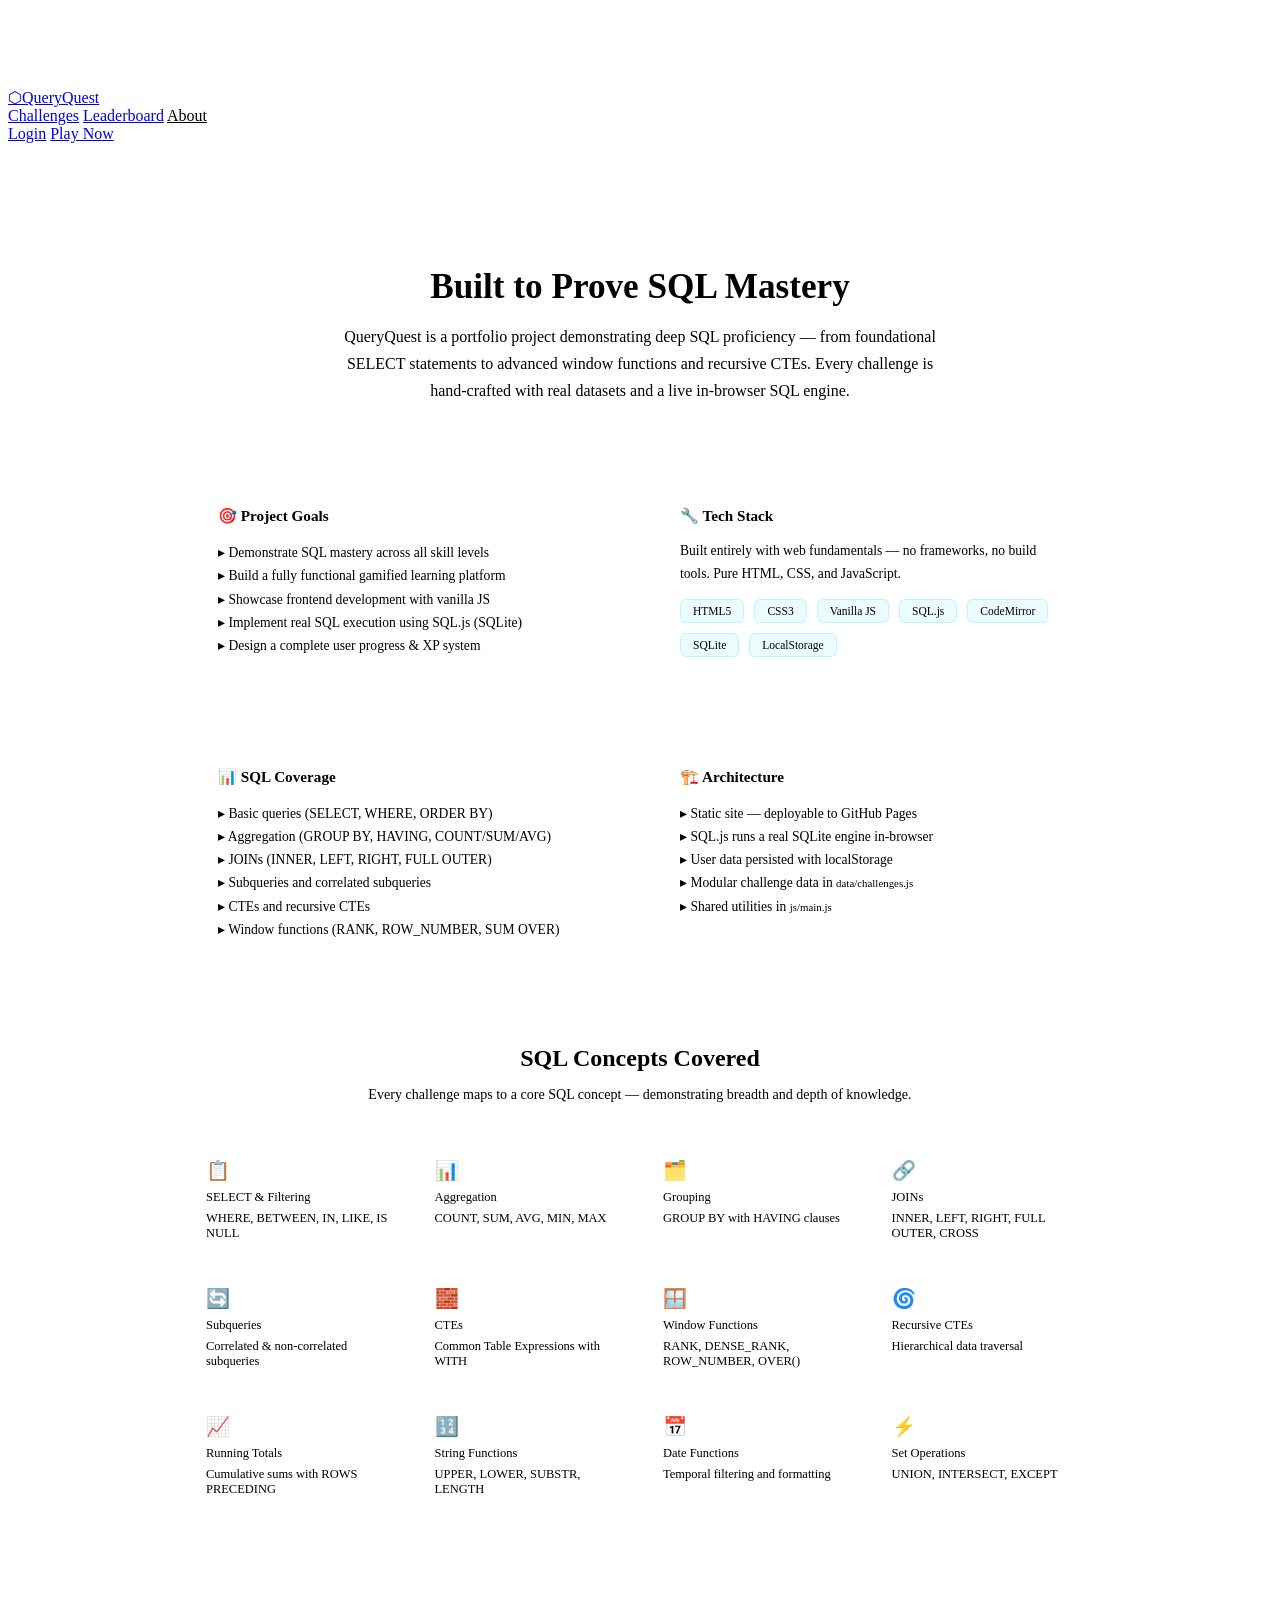
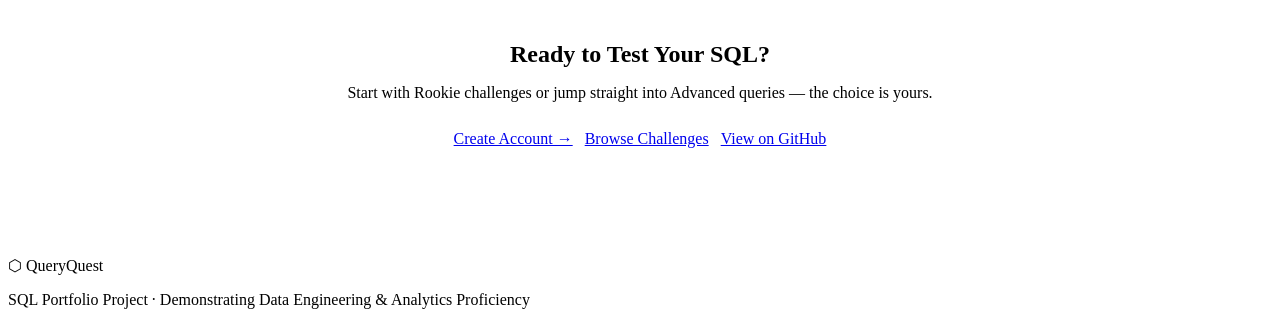
==== pages/about.html @ a2c54a47 "Add files via upload" ====
<!DOCTYPE html>
<html lang="en">
<head>
  <meta charset="UTF-8"/>
  <meta name="viewport" content="width=device-width, initial-scale=1.0"/>
  <title>About — QueryQuest</title>
  <link rel="stylesheet" href="../css/main.css"/>
  <link href="https://fonts.googleapis.com/css2?family=Share+Tech+Mono&family=Orbitron:wght@400;700;900&family=Exo+2:wght@300;400;600&display=swap" rel="stylesheet">
  <style>
    body { padding-top: 80px; }
    .page-layout { max-width: 900px; margin: 0 auto; padding: 60px 24px; position: relative; z-index: 1; }
    .about-hero { text-align: center; padding: 40px 0 60px; }
    .about-hero h1 { font-size: 2.2rem; margin-bottom: 16px; }
    .about-hero p { color: var(--text-muted); font-size: 1rem; max-width: 600px; margin: 0 auto; line-height: 1.7; }
    .about-grid { display: grid; grid-template-columns: 1fr 1fr; gap: 24px; margin-bottom: 60px; }
    @media (max-width: 600px) { .about-grid { grid-template-columns: 1fr; } }
    .about-card { background: var(--bg-card); border: 1px solid var(--border); border-radius: 12px; padding: 28px; }
    .about-card h3 { font-size: 0.95rem; margin-bottom: 10px; color: var(--accent); }
    .about-card p, .about-card li { font-size: 0.85rem; color: var(--text-muted); line-height: 1.7; }
    .about-card ul { list-style: none; padding: 0; }
    .about-card li::before { content: '▸ '; color: var(--accent); }
    .tech-stack { display: flex; flex-wrap: wrap; gap: 10px; margin-top: 10px; }
    .tech-tag { font-family: var(--font-mono); font-size: 0.72rem; padding: 5px 12px; background: rgba(0,212,255,0.08); border: 1px solid rgba(0,212,255,0.2); color: var(--accent); border-radius: 6px; }
    .sql-showcase { margin: 60px 0; }
    .sql-showcase h2 { text-align: center; font-size: 1.5rem; margin-bottom: 8px; }
    .sql-showcase-sub { text-align: center; color: var(--text-muted); font-size: 0.88rem; margin-bottom: 40px; }
    .concept-grid { display: grid; grid-template-columns: repeat(auto-fill, minmax(200px, 1fr)); gap: 14px; }
    .concept-card { background: var(--bg-card); border: 1px solid var(--border); border-radius: 10px; padding: 16px; }
    .concept-icon { font-size: 1.2rem; margin-bottom: 8px; }
    .concept-name { font-family: var(--font-display); font-size: 0.78rem; color: var(--accent); margin-bottom: 6px; }
    .concept-desc { font-size: 0.78rem; color: var(--text-muted); }
    .cta-section { background: var(--bg-card); border: 1px solid var(--border); border-radius: 16px; padding: 48px; text-align: center; margin-top: 60px; }
    .cta-section h2 { font-size: 1.5rem; margin-bottom: 12px; }
    .cta-section p { color: var(--text-muted); margin-bottom: 28px; }
    .cta-btns { display: flex; gap: 12px; justify-content: center; flex-wrap: wrap; }
  </style>
</head>
<body>
  <div class="bg-grid"></div>
  <div class="scanline"></div>

  <nav class="navbar">
    <a href="../index.html" class="nav-logo"><span>⬡</span><span class="logo-text">QueryQuest</span></a>
    <div class="nav-links">
      <a href="challenges.html">Challenges</a>
      <a href="leaderboard.html">Leaderboard</a>
      <a href="about.html" style="color:var(--accent)">About</a>
    </div>
    <div class="nav-auth">
      <a href="login.html" class="btn-ghost">Login</a>
      <a href="register.html" class="btn-primary">Play Now</a>
    </div>
  </nav>

  <div class="page-layout">
    <div class="about-hero">
      <h1>Built to <span class="accent">Prove</span> SQL Mastery</h1>
      <p>
        QueryQuest is a portfolio project demonstrating deep SQL proficiency — from foundational
        SELECT statements to advanced window functions and recursive CTEs. Every challenge is
        hand-crafted with real datasets and a live in-browser SQL engine.
      </p>
    </div>

    <div class="about-grid">
      <div class="about-card">
        <h3>🎯 Project Goals</h3>
        <ul>
          <li>Demonstrate SQL mastery across all skill levels</li>
          <li>Build a fully functional gamified learning platform</li>
          <li>Showcase frontend development with vanilla JS</li>
          <li>Implement real SQL execution using SQL.js (SQLite)</li>
          <li>Design a complete user progress & XP system</li>
        </ul>
      </div>
      <div class="about-card">
        <h3>🔧 Tech Stack</h3>
        <p>Built entirely with web fundamentals — no frameworks, no build tools. Pure HTML, CSS, and JavaScript.</p>
        <div class="tech-stack">
          <span class="tech-tag">HTML5</span>
          <span class="tech-tag">CSS3</span>
          <span class="tech-tag">Vanilla JS</span>
          <span class="tech-tag">SQL.js</span>
          <span class="tech-tag">CodeMirror</span>
          <span class="tech-tag">SQLite</span>
          <span class="tech-tag">LocalStorage</span>
        </div>
      </div>
      <div class="about-card">
        <h3>📊 SQL Coverage</h3>
        <ul>
          <li>Basic queries (SELECT, WHERE, ORDER BY)</li>
          <li>Aggregation (GROUP BY, HAVING, COUNT/SUM/AVG)</li>
          <li>JOINs (INNER, LEFT, RIGHT, FULL OUTER)</li>
          <li>Subqueries and correlated subqueries</li>
          <li>CTEs and recursive CTEs</li>
          <li>Window functions (RANK, ROW_NUMBER, SUM OVER)</li>
        </ul>
      </div>
      <div class="about-card">
        <h3>🏗️ Architecture</h3>
        <ul>
          <li>Static site — deployable to GitHub Pages</li>
          <li>SQL.js runs a real SQLite engine in-browser</li>
          <li>User data persisted with localStorage</li>
          <li>Modular challenge data in <code style="font-family:var(--font-mono);font-size:0.8em;color:var(--accent)">data/challenges.js</code></li>
          <li>Shared utilities in <code style="font-family:var(--font-mono);font-size:0.8em;color:var(--accent)">js/main.js</code></li>
        </ul>
      </div>
    </div>

    <!-- SQL Concepts Showcase -->
    <div class="sql-showcase">
      <h2>SQL Concepts Covered</h2>
      <p class="sql-showcase-sub">Every challenge maps to a core SQL concept — demonstrating breadth and depth of knowledge.</p>
      <div class="concept-grid">
        <div class="concept-card"><div class="concept-icon">📋</div><div class="concept-name">SELECT & Filtering</div><div class="concept-desc">WHERE, BETWEEN, IN, LIKE, IS NULL</div></div>
        <div class="concept-card"><div class="concept-icon">📊</div><div class="concept-name">Aggregation</div><div class="concept-desc">COUNT, SUM, AVG, MIN, MAX</div></div>
        <div class="concept-card"><div class="concept-icon">🗂️</div><div class="concept-name">Grouping</div><div class="concept-desc">GROUP BY with HAVING clauses</div></div>
        <div class="concept-card"><div class="concept-icon">🔗</div><div class="concept-name">JOINs</div><div class="concept-desc">INNER, LEFT, RIGHT, FULL OUTER, CROSS</div></div>
        <div class="concept-card"><div class="concept-icon">🔄</div><div class="concept-name">Subqueries</div><div class="concept-desc">Correlated & non-correlated subqueries</div></div>
        <div class="concept-card"><div class="concept-icon">🧱</div><div class="concept-name">CTEs</div><div class="concept-desc">Common Table Expressions with WITH</div></div>
        <div class="concept-card"><div class="concept-icon">🪟</div><div class="concept-name">Window Functions</div><div class="concept-desc">RANK, DENSE_RANK, ROW_NUMBER, OVER()</div></div>
        <div class="concept-card"><div class="concept-icon">🌀</div><div class="concept-name">Recursive CTEs</div><div class="concept-desc">Hierarchical data traversal</div></div>
        <div class="concept-card"><div class="concept-icon">📈</div><div class="concept-name">Running Totals</div><div class="concept-desc">Cumulative sums with ROWS PRECEDING</div></div>
        <div class="concept-card"><div class="concept-icon">🔢</div><div class="concept-name">String Functions</div><div class="concept-desc">UPPER, LOWER, SUBSTR, LENGTH</div></div>
        <div class="concept-card"><div class="concept-icon">📅</div><div class="concept-name">Date Functions</div><div class="concept-desc">Temporal filtering and formatting</div></div>
        <div class="concept-card"><div class="concept-icon">⚡</div><div class="concept-name">Set Operations</div><div class="concept-desc">UNION, INTERSECT, EXCEPT</div></div>
      </div>
    </div>

    <div class="cta-section">
      <h2>Ready to Test Your SQL?</h2>
      <p>Start with Rookie challenges or jump straight into Advanced queries — the choice is yours.</p>
      <div class="cta-btns">
        <a href="register.html" class="btn-primary">Create Account →</a>
        <a href="challenges.html" class="btn-ghost">Browse Challenges</a>
        <a href="https://github.com" target="_blank" class="btn-ghost">View on GitHub</a>
      </div>
    </div>
  </div>

  <footer class="footer">
    <div class="footer-logo">⬡ QueryQuest</div>
    <p class="footer-sub">SQL Portfolio Project · Demonstrating Data Engineering & Analytics Proficiency</p>
  </footer>
</body>
</html>
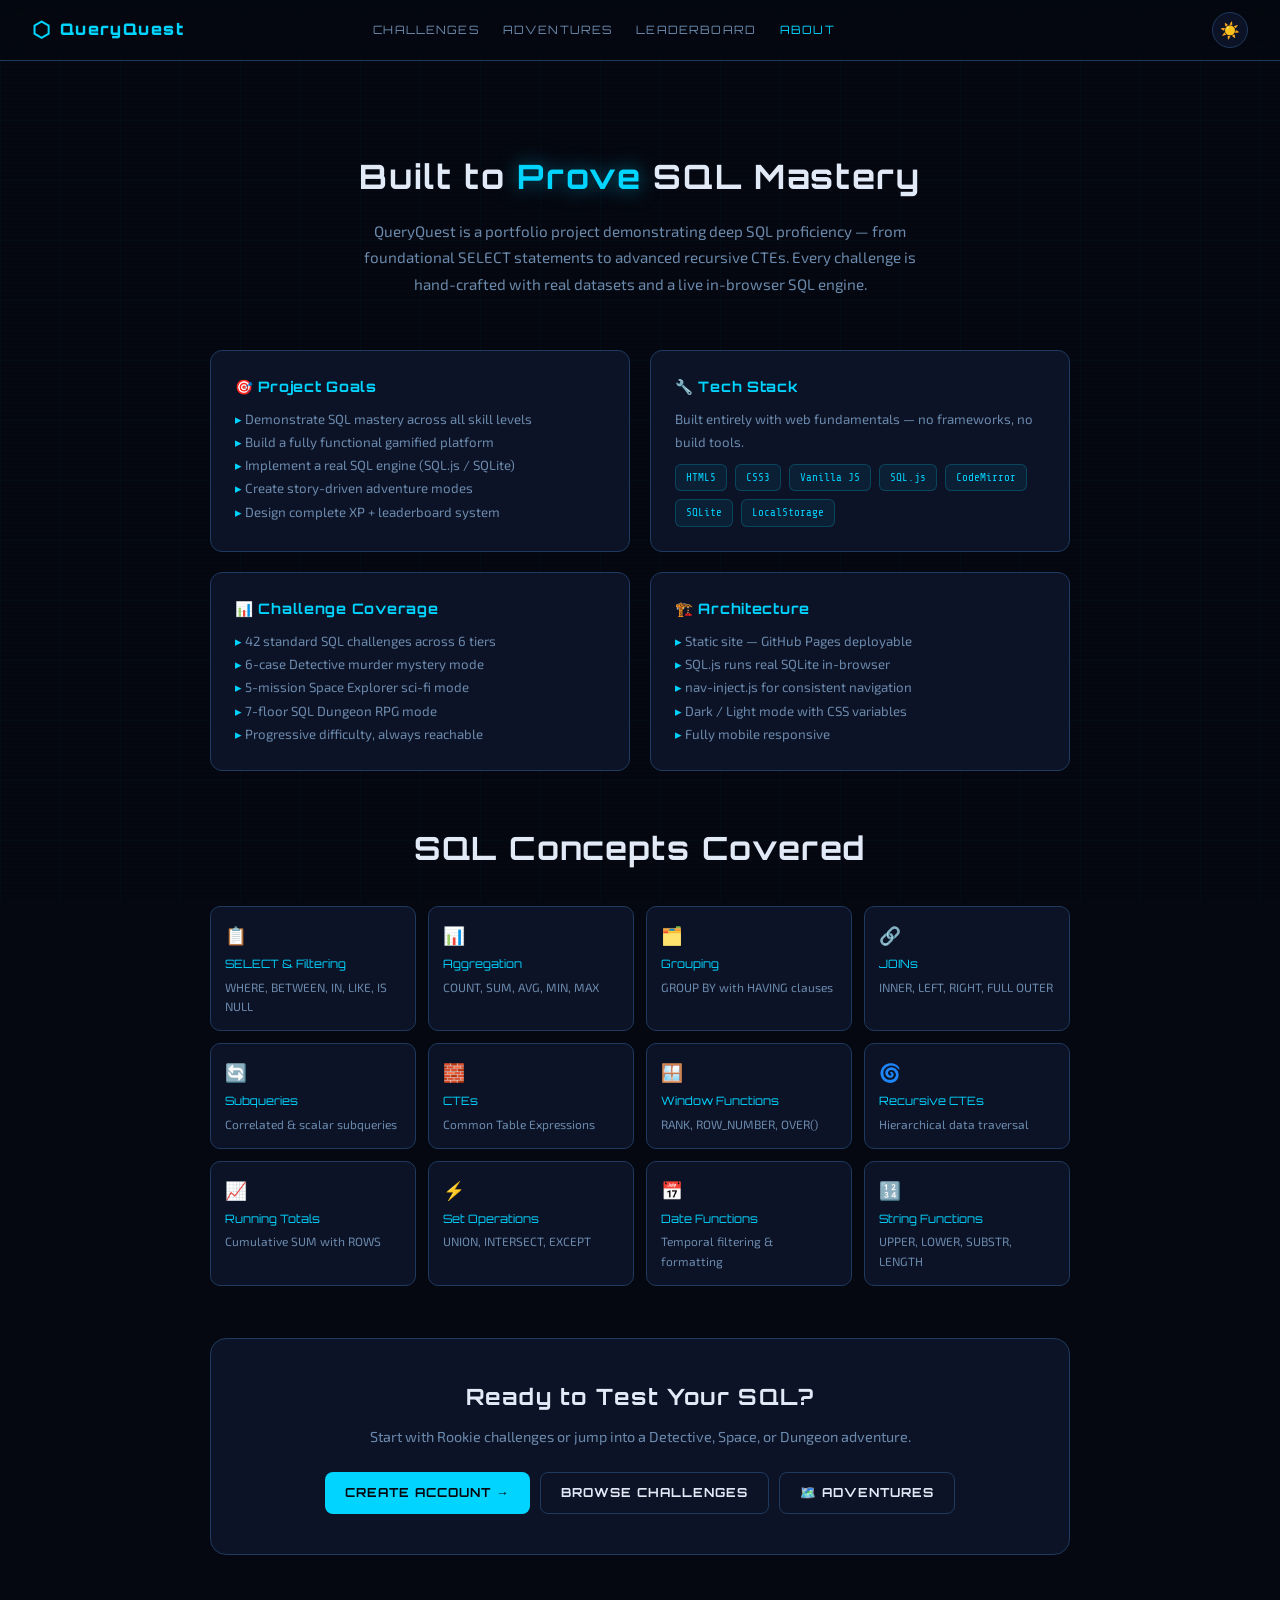
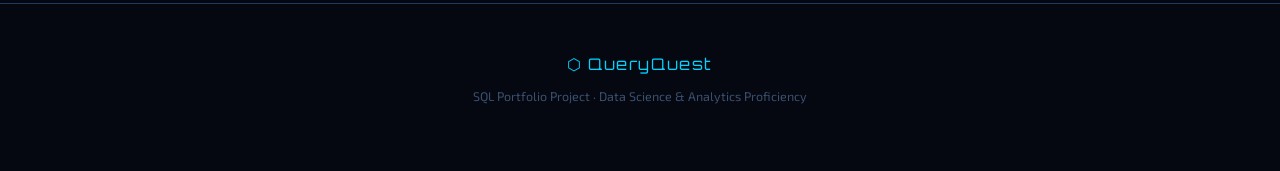
==== commit 2adfd3a0: "Revise About page layout and content Updated layout and styles for the About page, including adjustm" ====
--- a/pages/about.html
+++ b/pages/about.html
@@ -7,142 +7,118 @@
   <link rel="stylesheet" href="../css/main.css"/>
   <link href="https://fonts.googleapis.com/css2?family=Share+Tech+Mono&family=Orbitron:wght@400;700;900&family=Exo+2:wght@300;400;600&display=swap" rel="stylesheet">
   <style>
-    body { padding-top: 80px; }
-    .page-layout { max-width: 900px; margin: 0 auto; padding: 60px 24px; position: relative; z-index: 1; }
-    .about-hero { text-align: center; padding: 40px 0 60px; }
-    .about-hero h1 { font-size: 2.2rem; margin-bottom: 16px; }
-    .about-hero p { color: var(--text-muted); font-size: 1rem; max-width: 600px; margin: 0 auto; line-height: 1.7; }
-    .about-grid { display: grid; grid-template-columns: 1fr 1fr; gap: 24px; margin-bottom: 60px; }
-    @media (max-width: 600px) { .about-grid { grid-template-columns: 1fr; } }
-    .about-card { background: var(--bg-card); border: 1px solid var(--border); border-radius: 12px; padding: 28px; }
-    .about-card h3 { font-size: 0.95rem; margin-bottom: 10px; color: var(--accent); }
-    .about-card p, .about-card li { font-size: 0.85rem; color: var(--text-muted); line-height: 1.7; }
+    body { padding-top: 70px; }
+    .page-wrap { max-width: 900px; margin: 0 auto; padding: 48px 20px; position: relative; z-index: 1; }
+    .about-hero { text-align: center; padding: 32px 0 52px; }
+    .about-hero h1 { font-size: clamp(1.4rem,4vw,2.1rem); margin-bottom: 14px; }
+    .about-hero p { color: var(--text-muted); font-size: 0.95rem; max-width: 580px; margin: 0 auto; line-height: 1.75; }
+    .about-grid { display: grid; grid-template-columns: 1fr 1fr; gap: 20px; margin-bottom: 52px; }
+    .about-card { background: var(--bg-card); border: 1px solid var(--border); border-radius: 12px; padding: 24px; }
+    .about-card h3 { font-size: 0.9rem; margin-bottom: 10px; color: var(--accent); }
+    .about-card p, .about-card li { font-size: 0.83rem; color: var(--text-muted); line-height: 1.75; }
     .about-card ul { list-style: none; padding: 0; }
     .about-card li::before { content: '▸ '; color: var(--accent); }
-    .tech-stack { display: flex; flex-wrap: wrap; gap: 10px; margin-top: 10px; }
-    .tech-tag { font-family: var(--font-mono); font-size: 0.72rem; padding: 5px 12px; background: rgba(0,212,255,0.08); border: 1px solid rgba(0,212,255,0.2); color: var(--accent); border-radius: 6px; }
-    .sql-showcase { margin: 60px 0; }
-    .sql-showcase h2 { text-align: center; font-size: 1.5rem; margin-bottom: 8px; }
-    .sql-showcase-sub { text-align: center; color: var(--text-muted); font-size: 0.88rem; margin-bottom: 40px; }
-    .concept-grid { display: grid; grid-template-columns: repeat(auto-fill, minmax(200px, 1fr)); gap: 14px; }
-    .concept-card { background: var(--bg-card); border: 1px solid var(--border); border-radius: 10px; padding: 16px; }
-    .concept-icon { font-size: 1.2rem; margin-bottom: 8px; }
-    .concept-name { font-family: var(--font-display); font-size: 0.78rem; color: var(--accent); margin-bottom: 6px; }
-    .concept-desc { font-size: 0.78rem; color: var(--text-muted); }
-    .cta-section { background: var(--bg-card); border: 1px solid var(--border); border-radius: 16px; padding: 48px; text-align: center; margin-top: 60px; }
-    .cta-section h2 { font-size: 1.5rem; margin-bottom: 12px; }
-    .cta-section p { color: var(--text-muted); margin-bottom: 28px; }
-    .cta-btns { display: flex; gap: 12px; justify-content: center; flex-wrap: wrap; }
+    .tech-stack { display: flex; flex-wrap: wrap; gap: 8px; margin-top: 10px; }
+    .tech-tag { font-family: var(--font-mono); font-size: 0.68rem; padding: 4px 10px; background: rgba(0,212,255,0.07); border: 1px solid rgba(0,212,255,0.2); color: var(--accent); border-radius: 6px; }
+    .concept-grid { display: grid; grid-template-columns: repeat(auto-fill,minmax(190px,1fr)); gap: 12px; }
+    .concept-card { background: var(--bg-card); border: 1px solid var(--border); border-radius: 10px; padding: 14px; }
+    .concept-icon { font-size: 1.1rem; margin-bottom: 6px; }
+    .concept-name { font-family: var(--font-display); font-size: 0.72rem; color: var(--accent); margin-bottom: 4px; }
+    .concept-desc { font-size: 0.75rem; color: var(--text-muted); }
+    .cta-box { background: var(--bg-card); border: 1px solid var(--border); border-radius: 16px; padding: 40px; text-align: center; margin-top: 52px; }
+    .cta-box h2 { font-size: 1.4rem; margin-bottom: 10px; }
+    .cta-box p { color: var(--text-muted); margin-bottom: 24px; font-size: 0.9rem; }
+    .cta-btns { display: flex; gap: 10px; justify-content: center; flex-wrap: wrap; }
+    @media(max-width:640px){ .about-grid { grid-template-columns: 1fr; } .cta-box { padding: 28px 18px; } }
   </style>
 </head>
 <body>
-  <div class="bg-grid"></div>
-  <div class="scanline"></div>
+<div class="bg-grid"></div>
+<div class="scanline"></div>
+<nav class="navbar"></nav>
+<div class="nav-mobile-menu" id="navMobileMenu"></div>
 
-  <nav class="navbar">
-    <a href="../index.html" class="nav-logo"><span>⬡</span><span class="logo-text">QueryQuest</span></a>
-    <div class="nav-links">
-      <a href="challenges.html">Challenges</a>
-      <a href="leaderboard.html">Leaderboard</a>
-      <a href="about.html" style="color:var(--accent)">About</a>
+<div class="page-wrap">
+  <div class="about-hero">
+    <h1>Built to <span class="accent">Prove</span> SQL Mastery</h1>
+    <p>QueryQuest is a portfolio project demonstrating deep SQL proficiency — from foundational SELECT statements to advanced recursive CTEs. Every challenge is hand-crafted with real datasets and a live in-browser SQL engine.</p>
+  </div>
+
+  <div class="about-grid">
+    <div class="about-card">
+      <h3>🎯 Project Goals</h3>
+      <ul>
+        <li>Demonstrate SQL mastery across all skill levels</li>
+        <li>Build a fully functional gamified platform</li>
+        <li>Implement a real SQL engine (SQL.js / SQLite)</li>
+        <li>Create story-driven adventure modes</li>
+        <li>Design complete XP + leaderboard system</li>
+      </ul>
     </div>
-    <div class="nav-auth">
-      <a href="login.html" class="btn-ghost">Login</a>
-      <a href="register.html" class="btn-primary">Play Now</a>
-    </div>
-  </nav>
-
-  <div class="page-layout">
-    <div class="about-hero">
-      <h1>Built to <span class="accent">Prove</span> SQL Mastery</h1>
-      <p>
-        QueryQuest is a portfolio project demonstrating deep SQL proficiency — from foundational
-        SELECT statements to advanced window functions and recursive CTEs. Every challenge is
-        hand-crafted with real datasets and a live in-browser SQL engine.
-      </p>
-    </div>
-
-    <div class="about-grid">
-      <div class="about-card">
-        <h3>🎯 Project Goals</h3>
-        <ul>
-          <li>Demonstrate SQL mastery across all skill levels</li>
-          <li>Build a fully functional gamified learning platform</li>
-          <li>Showcase frontend development with vanilla JS</li>
-          <li>Implement real SQL execution using SQL.js (SQLite)</li>
-          <li>Design a complete user progress & XP system</li>
-        </ul>
-      </div>
-      <div class="about-card">
-        <h3>🔧 Tech Stack</h3>
-        <p>Built entirely with web fundamentals — no frameworks, no build tools. Pure HTML, CSS, and JavaScript.</p>
-        <div class="tech-stack">
-          <span class="tech-tag">HTML5</span>
-          <span class="tech-tag">CSS3</span>
-          <span class="tech-tag">Vanilla JS</span>
-          <span class="tech-tag">SQL.js</span>
-          <span class="tech-tag">CodeMirror</span>
-          <span class="tech-tag">SQLite</span>
-          <span class="tech-tag">LocalStorage</span>
-        </div>
-      </div>
-      <div class="about-card">
-        <h3>📊 SQL Coverage</h3>
-        <ul>
-          <li>Basic queries (SELECT, WHERE, ORDER BY)</li>
-          <li>Aggregation (GROUP BY, HAVING, COUNT/SUM/AVG)</li>
-          <li>JOINs (INNER, LEFT, RIGHT, FULL OUTER)</li>
-          <li>Subqueries and correlated subqueries</li>
-          <li>CTEs and recursive CTEs</li>
-          <li>Window functions (RANK, ROW_NUMBER, SUM OVER)</li>
-        </ul>
-      </div>
-      <div class="about-card">
-        <h3>🏗️ Architecture</h3>
-        <ul>
-          <li>Static site — deployable to GitHub Pages</li>
-          <li>SQL.js runs a real SQLite engine in-browser</li>
-          <li>User data persisted with localStorage</li>
-          <li>Modular challenge data in <code style="font-family:var(--font-mono);font-size:0.8em;color:var(--accent)">data/challenges.js</code></li>
-          <li>Shared utilities in <code style="font-family:var(--font-mono);font-size:0.8em;color:var(--accent)">js/main.js</code></li>
-        </ul>
+    <div class="about-card">
+      <h3>🔧 Tech Stack</h3>
+      <p>Built entirely with web fundamentals — no frameworks, no build tools.</p>
+      <div class="tech-stack">
+        <span class="tech-tag">HTML5</span><span class="tech-tag">CSS3</span><span class="tech-tag">Vanilla JS</span>
+        <span class="tech-tag">SQL.js</span><span class="tech-tag">CodeMirror</span><span class="tech-tag">SQLite</span><span class="tech-tag">LocalStorage</span>
       </div>
     </div>
-
-    <!-- SQL Concepts Showcase -->
-    <div class="sql-showcase">
-      <h2>SQL Concepts Covered</h2>
-      <p class="sql-showcase-sub">Every challenge maps to a core SQL concept — demonstrating breadth and depth of knowledge.</p>
-      <div class="concept-grid">
-        <div class="concept-card"><div class="concept-icon">📋</div><div class="concept-name">SELECT & Filtering</div><div class="concept-desc">WHERE, BETWEEN, IN, LIKE, IS NULL</div></div>
-        <div class="concept-card"><div class="concept-icon">📊</div><div class="concept-name">Aggregation</div><div class="concept-desc">COUNT, SUM, AVG, MIN, MAX</div></div>
-        <div class="concept-card"><div class="concept-icon">🗂️</div><div class="concept-name">Grouping</div><div class="concept-desc">GROUP BY with HAVING clauses</div></div>
-        <div class="concept-card"><div class="concept-icon">🔗</div><div class="concept-name">JOINs</div><div class="concept-desc">INNER, LEFT, RIGHT, FULL OUTER, CROSS</div></div>
-        <div class="concept-card"><div class="concept-icon">🔄</div><div class="concept-name">Subqueries</div><div class="concept-desc">Correlated & non-correlated subqueries</div></div>
-        <div class="concept-card"><div class="concept-icon">🧱</div><div class="concept-name">CTEs</div><div class="concept-desc">Common Table Expressions with WITH</div></div>
-        <div class="concept-card"><div class="concept-icon">🪟</div><div class="concept-name">Window Functions</div><div class="concept-desc">RANK, DENSE_RANK, ROW_NUMBER, OVER()</div></div>
-        <div class="concept-card"><div class="concept-icon">🌀</div><div class="concept-name">Recursive CTEs</div><div class="concept-desc">Hierarchical data traversal</div></div>
-        <div class="concept-card"><div class="concept-icon">📈</div><div class="concept-name">Running Totals</div><div class="concept-desc">Cumulative sums with ROWS PRECEDING</div></div>
-        <div class="concept-card"><div class="concept-icon">🔢</div><div class="concept-name">String Functions</div><div class="concept-desc">UPPER, LOWER, SUBSTR, LENGTH</div></div>
-        <div class="concept-card"><div class="concept-icon">📅</div><div class="concept-name">Date Functions</div><div class="concept-desc">Temporal filtering and formatting</div></div>
-        <div class="concept-card"><div class="concept-icon">⚡</div><div class="concept-name">Set Operations</div><div class="concept-desc">UNION, INTERSECT, EXCEPT</div></div>
-      </div>
+    <div class="about-card">
+      <h3>📊 Challenge Coverage</h3>
+      <ul>
+        <li>42 standard SQL challenges across 6 tiers</li>
+        <li>6-case Detective murder mystery mode</li>
+        <li>5-mission Space Explorer sci-fi mode</li>
+        <li>7-floor SQL Dungeon RPG mode</li>
+        <li>Progressive difficulty, always reachable</li>
+      </ul>
     </div>
-
-    <div class="cta-section">
-      <h2>Ready to Test Your SQL?</h2>
-      <p>Start with Rookie challenges or jump straight into Advanced queries — the choice is yours.</p>
-      <div class="cta-btns">
-        <a href="register.html" class="btn-primary">Create Account →</a>
-        <a href="challenges.html" class="btn-ghost">Browse Challenges</a>
-        <a href="https://github.com" target="_blank" class="btn-ghost">View on GitHub</a>
-      </div>
+    <div class="about-card">
+      <h3>🏗️ Architecture</h3>
+      <ul>
+        <li>Static site — GitHub Pages deployable</li>
+        <li>SQL.js runs real SQLite in-browser</li>
+        <li>nav-inject.js for consistent navigation</li>
+        <li>Dark / Light mode with CSS variables</li>
+        <li>Fully mobile responsive</li>
+      </ul>
     </div>
   </div>
 
-  <footer class="footer">
-    <div class="footer-logo">⬡ QueryQuest</div>
-    <p class="footer-sub">SQL Portfolio Project · Demonstrating Data Engineering & Analytics Proficiency</p>
-  </footer>
+  <h2 class="section-title" style="margin-bottom:32px;">SQL Concepts Covered</h2>
+  <div class="concept-grid">
+    <div class="concept-card"><div class="concept-icon">📋</div><div class="concept-name">SELECT & Filtering</div><div class="concept-desc">WHERE, BETWEEN, IN, LIKE, IS NULL</div></div>
+    <div class="concept-card"><div class="concept-icon">📊</div><div class="concept-name">Aggregation</div><div class="concept-desc">COUNT, SUM, AVG, MIN, MAX</div></div>
+    <div class="concept-card"><div class="concept-icon">🗂️</div><div class="concept-name">Grouping</div><div class="concept-desc">GROUP BY with HAVING clauses</div></div>
+    <div class="concept-card"><div class="concept-icon">🔗</div><div class="concept-name">JOINs</div><div class="concept-desc">INNER, LEFT, RIGHT, FULL OUTER</div></div>
+    <div class="concept-card"><div class="concept-icon">🔄</div><div class="concept-name">Subqueries</div><div class="concept-desc">Correlated & scalar subqueries</div></div>
+    <div class="concept-card"><div class="concept-icon">🧱</div><div class="concept-name">CTEs</div><div class="concept-desc">Common Table Expressions</div></div>
+    <div class="concept-card"><div class="concept-icon">🪟</div><div class="concept-name">Window Functions</div><div class="concept-desc">RANK, ROW_NUMBER, OVER()</div></div>
+    <div class="concept-card"><div class="concept-icon">🌀</div><div class="concept-name">Recursive CTEs</div><div class="concept-desc">Hierarchical data traversal</div></div>
+    <div class="concept-card"><div class="concept-icon">📈</div><div class="concept-name">Running Totals</div><div class="concept-desc">Cumulative SUM with ROWS</div></div>
+    <div class="concept-card"><div class="concept-icon">⚡</div><div class="concept-name">Set Operations</div><div class="concept-desc">UNION, INTERSECT, EXCEPT</div></div>
+    <div class="concept-card"><div class="concept-icon">📅</div><div class="concept-name">Date Functions</div><div class="concept-desc">Temporal filtering & formatting</div></div>
+    <div class="concept-card"><div class="concept-icon">🔢</div><div class="concept-name">String Functions</div><div class="concept-desc">UPPER, LOWER, SUBSTR, LENGTH</div></div>
+  </div>
+
+  <div class="cta-box">
+    <h2>Ready to Test Your SQL?</h2>
+    <p>Start with Rookie challenges or jump into a Detective, Space, or Dungeon adventure.</p>
+    <div class="cta-btns">
+      <a href="register.html" class="btn-primary">Create Account →</a>
+      <a href="challenges.html" class="btn-ghost">Browse Challenges</a>
+      <a href="adventures.html" class="btn-ghost">🗺️ Adventures</a>
+    </div>
+  </div>
+</div>
+
+<footer class="footer">
+  <div class="footer-logo">⬡ QueryQuest</div>
+  <p class="footer-sub">SQL Portfolio Project · Data Science & Analytics Proficiency</p>
+</footer>
+
+<script src="../js/main.js"></script>
+<script src="../js/nav-inject.js"></script>
+<script>document.addEventListener('DOMContentLoaded',()=>buildNav('about'));</script>
 </body>
 </html>
--- a/css/main.css
+++ b/css/main.css
@@ -0,0 +1,460 @@
+/* ===================================================
+   QueryQuest — Main Stylesheet v2
+   Dark/Light Mode + Full Mobile Responsive
+=================================================== */
+
+/* ===== DARK MODE (default) ===== */
+:root {
+  --bg-primary:    #050810;
+  --bg-secondary:  #090d1a;
+  --bg-card:       #0d1326;
+  --bg-card-hover: #111b35;
+  --border:        #1e3a5f;
+  --border-bright: #1e6bb8;
+  --accent:        #00d4ff;
+  --accent2:       #7c3aed;
+  --accent3:       #10b981;
+  --text-primary:  #e2eaf7;
+  --text-muted:    #6b8aad;
+  --text-dim:      #3a5070;
+  --danger:        #ef4444;
+  --warning:       #f59e0b;
+  --success:       #10b981;
+  --nav-bg:        rgba(5,8,16,0.88);
+  --modal-bg:      rgba(5,8,16,0.92);
+  --glow:          0 0 20px rgba(0,212,255,0.3);
+  --glow-strong:   0 0 40px rgba(0,212,255,0.5);
+  --shadow:        0 4px 24px rgba(0,0,0,0.5);
+  --radius: 8px;
+  --transition: all 0.25s cubic-bezier(0.4,0,0.2,1);
+  --font-mono: 'Share Tech Mono', monospace;
+  --font-display: 'Orbitron', sans-serif;
+  --font-body: 'Exo 2', sans-serif;
+}
+
+/* ===== LIGHT MODE ===== */
+[data-theme="light"] {
+  --bg-primary:    #f0f4fc;
+  --bg-secondary:  #e2eaf6;
+  --bg-card:       #ffffff;
+  --bg-card-hover: #f5f8ff;
+  --border:        #c2d0e8;
+  --border-bright: #6a9fd8;
+  --accent:        #006fa8;
+  --accent2:       #5b21b6;
+  --accent3:       #047857;
+  --text-primary:  #0f1f3d;
+  --text-muted:    #4a6080;
+  --text-dim:      #8fa4bf;
+  --danger:        #dc2626;
+  --warning:       #b45309;
+  --success:       #047857;
+  --nav-bg:        rgba(240,244,252,0.92);
+  --modal-bg:      rgba(10,20,50,0.55);
+  --glow:          0 0 16px rgba(0,111,168,0.2);
+  --glow-strong:   0 0 32px rgba(0,111,168,0.35);
+  --shadow:        0 4px 24px rgba(0,0,0,0.1);
+}
+
+[data-theme="light"] .bg-grid {
+  background-image:
+    linear-gradient(rgba(0,100,180,0.05) 1px, transparent 1px),
+    linear-gradient(90deg, rgba(0,100,180,0.05) 1px, transparent 1px);
+}
+[data-theme="light"] .scanline { opacity: 0.3; }
+[data-theme="light"] .accent { text-shadow: none; }
+[data-theme="light"] .terminal-preview { box-shadow: 0 20px 60px rgba(0,0,0,0.12); }
+[data-theme="light"] .term-line.comment { color: #3d7a6a; }
+[data-theme="light"] .term-line.keyword { color: var(--accent); }
+[data-theme="light"] .level-card.active { background: rgba(0,111,168,0.06); }
+[data-theme="light"] .level-tags span { background: rgba(0,111,168,0.08); border-color: rgba(0,111,168,0.2); }
+[data-theme="light"] .result-table tr:hover td { background: rgba(0,111,168,0.04); }
+
+/* ===== RESET ===== */
+*, *::before, *::after { box-sizing: border-box; margin: 0; padding: 0; }
+html { scroll-behavior: smooth; }
+body {
+  background: var(--bg-primary);
+  color: var(--text-primary);
+  font-family: var(--font-body);
+  font-size: 16px; line-height: 1.6;
+  min-height: 100vh; overflow-x: hidden;
+  transition: background 0.3s, color 0.3s;
+}
+
+/* ===== BACKGROUNDS ===== */
+.bg-grid {
+  position: fixed; top: 0; left: 0; width: 100%; height: 100%;
+  background-image:
+    linear-gradient(rgba(0,212,255,0.03) 1px, transparent 1px),
+    linear-gradient(90deg, rgba(0,212,255,0.03) 1px, transparent 1px);
+  background-size: 60px 60px;
+  pointer-events: none; z-index: 0;
+}
+.scanline {
+  position: fixed; top: 0; left: 0; width: 100%; height: 100%;
+  background: repeating-linear-gradient(0deg,transparent,transparent 2px,rgba(0,0,0,0.03) 2px,rgba(0,0,0,0.03) 4px);
+  pointer-events: none; z-index: 0;
+}
+
+/* ===== TYPOGRAPHY ===== */
+h1,h2,h3,h4 { font-family: var(--font-display); letter-spacing: 0.05em; }
+.accent { color: var(--accent); text-shadow: 0 0 20px rgba(0,212,255,0.5); }
+
+/* ===== THEME TOGGLE ===== */
+.theme-toggle {
+  display: flex; align-items: center; justify-content: center;
+  width: 36px; height: 36px;
+  background: var(--bg-card); border: 1px solid var(--border);
+  border-radius: 50%; cursor: pointer; font-size: 1rem;
+  transition: var(--transition); flex-shrink: 0;
+}
+.theme-toggle:hover { border-color: var(--accent); box-shadow: var(--glow); }
+
+/* ===== NAVBAR ===== */
+.navbar {
+  position: fixed; top: 0; left: 0; right: 0;
+  display: flex; align-items: center; justify-content: space-between;
+  padding: 12px 32px;
+  background: var(--nav-bg); backdrop-filter: blur(12px);
+  border-bottom: 1px solid var(--border);
+  z-index: 100; gap: 12px;
+}
+.nav-logo {
+  display: flex; align-items: center; gap: 8px;
+  font-family: var(--font-display); font-size: 1rem; font-weight: 900;
+  color: var(--accent); text-decoration: none; letter-spacing: 0.1em; flex-shrink: 0;
+}
+.logo-icon { font-size: 1.3rem; }
+.logo-text { }
+.nav-links { display: flex; gap: 24px; }
+.nav-links a {
+  color: var(--text-muted); text-decoration: none;
+  font-family: var(--font-display); font-size: 0.72rem;
+  letter-spacing: 0.1em; text-transform: uppercase; transition: var(--transition);
+}
+.nav-links a:hover, .nav-links a.active { color: var(--accent); }
+.nav-auth { display: flex; gap: 8px; align-items: center; flex-shrink: 0; }
+.nav-user { font-family: var(--font-mono); font-size: 0.78rem; color: var(--accent); white-space: nowrap; }
+
+/* Hamburger */
+.nav-hamburger {
+  display: none; flex-direction: column; gap: 5px;
+  cursor: pointer; background: none; border: none; padding: 4px; flex-shrink: 0;
+}
+.nav-hamburger span { display: block; width: 22px; height: 2px; background: var(--text-primary); border-radius: 2px; transition: var(--transition); }
+
+/* Mobile drawer */
+.nav-mobile-menu {
+  display: none; position: fixed; top: 61px; left: 0; right: 0;
+  background: var(--bg-secondary); border-bottom: 1px solid var(--border);
+  padding: 16px 20px; flex-direction: column; gap: 4px; z-index: 99;
+  max-height: calc(100vh - 61px); overflow-y: auto;
+}
+.nav-mobile-menu.open { display: flex; }
+.nav-mobile-menu a, .nav-mobile-menu button {
+  display: block; font-family: var(--font-display); font-size: 0.82rem;
+  color: var(--text-muted); text-decoration: none; text-transform: uppercase;
+  letter-spacing: 0.08em; padding: 12px 8px;
+  border-bottom: 1px solid var(--border);
+  background: none; border-top: none; border-left: none; border-right: none;
+  cursor: pointer; text-align: left; width: 100%; transition: var(--transition);
+}
+.nav-mobile-menu a:last-child, .nav-mobile-menu button:last-child { border-bottom: none; }
+.nav-mobile-menu a:hover, .nav-mobile-menu button:hover { color: var(--accent); }
+.nav-mobile-menu .mobile-divider { height: 1px; background: var(--border); margin: 4px 0; }
+
+/* ===== BUTTONS ===== */
+.btn-primary {
+  display: inline-flex; align-items: center; justify-content: center; gap: 6px;
+  background: var(--accent); color: var(--bg-primary);
+  font-family: var(--font-display); font-size: 0.78rem; font-weight: 700;
+  letter-spacing: 0.08em; padding: 10px 20px;
+  border-radius: var(--radius); text-decoration: none;
+  border: none; cursor: pointer; transition: var(--transition); text-transform: uppercase; white-space: nowrap;
+}
+.btn-primary:hover { filter: brightness(1.15); box-shadow: var(--glow-strong); transform: translateY(-2px); }
+.btn-ghost {
+  display: inline-flex; align-items: center; justify-content: center; gap: 6px;
+  background: transparent; color: var(--text-primary);
+  font-family: var(--font-display); font-size: 0.78rem; font-weight: 700;
+  letter-spacing: 0.08em; padding: 10px 20px;
+  border-radius: var(--radius); text-decoration: none;
+  border: 1px solid var(--border); cursor: pointer; transition: var(--transition); text-transform: uppercase; white-space: nowrap;
+}
+.btn-ghost:hover { border-color: var(--accent); color: var(--accent); box-shadow: var(--glow); }
+.btn-lg { padding: 13px 28px; font-size: 0.88rem; }
+.btn-sm { padding: 6px 14px; font-size: 0.7rem; }
+.btn-danger { background: var(--danger); color: #fff; border: none; }
+.btn-success { background: var(--success); color: var(--bg-primary); border: none; }
+.btn-run {
+  background: var(--accent3); color: var(--bg-primary);
+  font-family: var(--font-display); font-size: 0.78rem; font-weight: 700;
+  padding: 10px 22px; border-radius: var(--radius); border: none;
+  cursor: pointer; letter-spacing: 0.08em; transition: var(--transition); white-space: nowrap;
+}
+.btn-run:hover { filter: brightness(1.1); box-shadow: 0 0 20px rgba(16,185,129,0.4); }
+
+/* ===== HERO ===== */
+.hero {
+  position: relative; z-index: 1;
+  display: flex; flex-direction: column; align-items: center;
+  text-align: center; padding: 140px 20px 80px;
+}
+.hero-badge {
+  display: inline-flex; align-items: center; gap: 8px;
+  background: rgba(16,185,129,0.1); border: 1px solid rgba(16,185,129,0.3);
+  color: var(--accent3); padding: 6px 16px; border-radius: 99px;
+  font-family: var(--font-mono); font-size: 0.73rem;
+  margin-bottom: 28px; animation: fadeInDown 0.6s ease;
+}
+.pulse-dot { width: 8px; height: 8px; background: var(--accent3); border-radius: 50%; animation: pulse 1.5s infinite; }
+@keyframes pulse { 0%,100%{opacity:1;transform:scale(1)} 50%{opacity:0.5;transform:scale(0.8)} }
+.hero-title { font-size: clamp(2rem,6vw,4.8rem); font-weight: 900; line-height: 1.1; margin-bottom: 20px; animation: fadeInUp 0.7s ease 0.1s both; }
+.hero-title .line1 { display: block; }
+.hero-title .line2 { display: block; }
+.hero-sub { max-width: 520px; color: var(--text-muted); font-size: 1rem; margin-bottom: 36px; animation: fadeInUp 0.7s ease 0.2s both; }
+.hero-cta { display: flex; gap: 12px; flex-wrap: wrap; justify-content: center; margin-bottom: 48px; animation: fadeInUp 0.7s ease 0.3s both; }
+
+/* Terminal */
+.terminal-preview {
+  width: 100%; max-width: 620px;
+  background: var(--bg-card); border: 1px solid var(--border); border-radius: 12px;
+  overflow: hidden; box-shadow: 0 40px 80px rgba(0,0,0,0.5), var(--glow);
+  animation: fadeInUp 0.8s ease 0.4s both;
+}
+.term-bar { display: flex; align-items: center; gap: 6px; padding: 10px 14px; background: var(--bg-secondary); border-bottom: 1px solid var(--border); }
+.dot { width: 10px; height: 10px; border-radius: 50%; }
+.dot.red{background:#ef4444} .dot.yellow{background:#f59e0b} .dot.green{background:#10b981}
+.term-title { font-family: var(--font-mono); font-size: 0.72rem; color: var(--text-dim); margin-left: 8px; overflow: hidden; text-overflow: ellipsis; white-space: nowrap; }
+.term-body { padding: 16px 20px; min-height: 110px; font-family: var(--font-mono); font-size: 0.82rem; line-height: 2; }
+.term-line.comment { color: #4a7a6e; }
+.term-line.keyword { color: var(--accent); }
+.term-line.result  { color: var(--accent3); }
+
+/* ===== STATS BAR ===== */
+.stats-bar {
+  position: relative; z-index: 1;
+  display: flex; justify-content: center; align-items: center;
+  padding: 32px 16px; gap: 0;
+  background: var(--bg-secondary); border-top: 1px solid var(--border); border-bottom: 1px solid var(--border);
+  flex-wrap: wrap;
+}
+.stat { display: flex; flex-direction: column; align-items: center; padding: 8px 36px; }
+.stat-num { font-family: var(--font-display); font-size: 2.2rem; font-weight: 900; color: var(--accent); }
+.stat-label { font-family: var(--font-mono); font-size: 0.66rem; color: var(--text-muted); text-transform: uppercase; letter-spacing: 0.15em; margin-top: 4px; }
+.stat-divider { width: 1px; height: 50px; background: var(--border); }
+
+/* ===== SECTIONS ===== */
+.levels-section, .features-section, .adventure-section {
+  position: relative; z-index: 1; padding: 80px 32px; max-width: 1300px; margin: 0 auto;
+}
+.section-title { font-size: clamp(1.3rem,3vw,2rem); text-align: center; margin-bottom: 10px; }
+.section-sub { text-align: center; color: var(--text-muted); max-width: 500px; margin: 0 auto 48px; font-size: 0.9rem; }
+.section-cta { text-align: center; margin-top: 40px; }
+
+/* ===== LEVEL CARDS ===== */
+.levels-grid { display: grid; grid-template-columns: repeat(auto-fit,minmax(180px,1fr)); gap: 16px; }
+.level-card {
+  background: var(--bg-card); border: 1px solid var(--border);
+  border-radius: 12px; padding: 22px 18px; transition: var(--transition);
+  cursor: pointer; position: relative; overflow: hidden;
+}
+.level-card::before { content:''; position:absolute; top:0; left:0; right:0; height:2px; background:linear-gradient(90deg,transparent,var(--accent),transparent); opacity:0; transition:var(--transition); }
+.level-card:hover::before, .level-card.active::before { opacity:1; }
+.level-card:hover { border-color: var(--border-bright); background: var(--bg-card-hover); transform: translateY(-4px); box-shadow: var(--glow); }
+.level-card.active { border-color: var(--accent); background: rgba(0,212,255,0.04); }
+.level-card.locked { opacity: 0.5; cursor: not-allowed; }
+.level-rank { font-family: var(--font-display); font-size: 0.6rem; color: var(--text-dim); letter-spacing: 0.2em; margin-bottom: 10px; }
+.level-icon { font-size: 1.8rem; margin-bottom: 10px; }
+.level-card h3 { font-size: 0.88rem; margin-bottom: 6px; }
+.level-card p { font-size: 0.78rem; color: var(--text-muted); margin-bottom: 12px; line-height: 1.5; }
+.level-tags { display: flex; flex-wrap: wrap; gap: 5px; margin-bottom: 12px; }
+.level-tags span { font-family: var(--font-mono); font-size: 0.62rem; padding: 2px 7px; border-radius: 4px; background: rgba(0,212,255,0.08); border: 1px solid rgba(0,212,255,0.2); color: var(--accent); }
+.level-xp { font-family: var(--font-mono); font-size: 0.7rem; color: var(--accent3); }
+
+/* ===== FEATURE CARDS ===== */
+.features-grid { display: grid; grid-template-columns: repeat(auto-fit,minmax(220px,1fr)); gap: 20px; }
+.feature-card { background: var(--bg-card); border: 1px solid var(--border); border-radius: 12px; padding: 28px; transition: var(--transition); }
+.feature-card:hover { border-color: var(--accent2); transform: translateY(-3px); }
+.feat-icon { font-size: 1.8rem; margin-bottom: 14px; }
+.feature-card h3 { font-size: 0.9rem; margin-bottom: 8px; }
+.feature-card p { font-size: 0.82rem; color: var(--text-muted); line-height: 1.6; }
+
+/* ===== ADVENTURE CARDS ===== */
+.adventure-grid { display: grid; grid-template-columns: repeat(auto-fit,minmax(280px,1fr)); gap: 20px; }
+.adventure-card {
+  background: var(--bg-card); border: 1px solid var(--border);
+  border-radius: 16px; padding: 28px 24px; cursor: pointer;
+  transition: var(--transition); position: relative; overflow: hidden;
+  text-decoration: none; color: inherit; display: block;
+}
+.adventure-card:hover { transform: translateY(-5px); }
+.adventure-card.detective  { border-color: rgba(245,158,11,0.35); }
+.adventure-card.detective:hover  { border-color: #f59e0b; box-shadow: 0 0 24px rgba(245,158,11,0.25); }
+.adventure-card.space      { border-color: rgba(124,58,237,0.35); }
+.adventure-card.space:hover      { border-color: #7c3aed; box-shadow: 0 0 24px rgba(124,58,237,0.25); }
+.adventure-card.dungeon    { border-color: rgba(239,68,68,0.35); }
+.adventure-card.dungeon:hover    { border-color: #ef4444; box-shadow: 0 0 24px rgba(239,68,68,0.25); }
+.adv-header { display: flex; align-items: flex-start; justify-content: space-between; margin-bottom: 12px; }
+.adv-icon { font-size: 2.4rem; }
+.adv-episodes { font-family: var(--font-mono); font-size: 0.68rem; color: var(--text-dim); }
+.adv-title { font-family: var(--font-display); font-size: 1rem; margin-bottom: 8px; }
+.adv-desc { font-size: 0.82rem; color: var(--text-muted); line-height: 1.6; margin-bottom: 16px; }
+.adv-footer { display: flex; justify-content: space-between; align-items: center; flex-wrap: wrap; gap: 8px; }
+.adv-tags { display: flex; gap: 6px; flex-wrap: wrap; }
+.adv-xp { font-family: var(--font-mono); font-size: 0.72rem; color: var(--accent3); }
+
+/* ===== FOOTER ===== */
+.footer { position: relative; z-index: 1; text-align: center; padding: 48px 24px; border-top: 1px solid var(--border); }
+.footer-logo { font-family: var(--font-display); font-size: 1rem; color: var(--accent); margin-bottom: 10px; letter-spacing: 0.1em; }
+.footer-sub { color: var(--text-dim); font-size: 0.78rem; margin-bottom: 16px; }
+.footer-links { display: flex; justify-content: center; gap: 20px; flex-wrap: wrap; }
+.footer-links a { color: var(--text-muted); text-decoration: none; font-size: 0.78rem; transition: var(--transition); }
+.footer-links a:hover { color: var(--accent); }
+
+/* ===== ANIMATIONS ===== */
+@keyframes fadeInDown { from{opacity:0;transform:translateY(-16px)} to{opacity:1;transform:translateY(0)} }
+@keyframes fadeInUp   { from{opacity:0;transform:translateY(16px)}  to{opacity:1;transform:translateY(0)} }
+@keyframes glow-pulse { 0%,100%{box-shadow:var(--glow)} 50%{box-shadow:var(--glow-strong)} }
+
+/* ===== FORMS ===== */
+.form-group { margin-bottom: 18px; }
+.form-group label { display: block; font-family: var(--font-mono); font-size: 0.7rem; color: var(--text-muted); letter-spacing: 0.1em; text-transform: uppercase; margin-bottom: 7px; }
+.form-group input, .form-group select, .form-group textarea {
+  width: 100%; background: var(--bg-secondary); border: 1px solid var(--border);
+  border-radius: var(--radius); color: var(--text-primary);
+  font-family: var(--font-mono); font-size: 0.88rem;
+  padding: 11px 14px; transition: var(--transition); outline: none;
+}
+.form-group input:focus, .form-group select:focus, .form-group textarea:focus { border-color: var(--accent); box-shadow: 0 0 0 3px rgba(0,212,255,0.1); }
+.form-group input::placeholder { color: var(--text-dim); }
+
+/* ===== ALERTS ===== */
+.alert { padding: 11px 14px; border-radius: var(--radius); font-family: var(--font-mono); font-size: 0.8rem; margin-bottom: 14px; }
+.alert-error   { background: rgba(239,68,68,0.1);  border: 1px solid rgba(239,68,68,0.3);  color: #fca5a5; }
+.alert-success { background: rgba(16,185,129,0.1); border: 1px solid rgba(16,185,129,0.3); color: #6ee7b7; }
+.alert-info    { background: rgba(0,212,255,0.08); border: 1px solid rgba(0,212,255,0.25); color: var(--accent); }
+
+/* ===== RESULT TABLE ===== */
+.result-table { width: 100%; border-collapse: collapse; font-family: var(--font-mono); font-size: 0.8rem; margin-top: 10px; }
+.result-table th { background: var(--bg-secondary); color: var(--accent); padding: 7px 10px; text-align: left; border: 1px solid var(--border); font-weight: 400; }
+.result-table td { padding: 7px 10px; border: 1px solid var(--border); color: var(--text-primary); }
+.result-table tr:hover td { background: rgba(0,212,255,0.03); }
+
+/* ===== BADGES ===== */
+.badge { display: inline-block; font-family: var(--font-mono); font-size: 0.62rem; padding: 3px 9px; border-radius: 99px; letter-spacing: 0.05em; text-transform: uppercase; }
+.badge-rookie    { background: rgba(16,185,129,0.15);  color: #6ee7b7; border: 1px solid rgba(16,185,129,0.3); }
+.badge-amateur   { background: rgba(59,130,246,0.15);  color: #93c5fd; border: 1px solid rgba(59,130,246,0.3); }
+.badge-skilled   { background: rgba(245,158,11,0.15);  color: #fcd34d; border: 1px solid rgba(245,158,11,0.3); }
+.badge-advanced  { background: rgba(124,58,237,0.15);  color: #c4b5fd; border: 1px solid rgba(124,58,237,0.3); }
+.badge-expert    { background: rgba(239,68,68,0.15);   color: #fca5a5; border: 1px solid rgba(239,68,68,0.3); }
+.badge-legendary { background: rgba(0,212,255,0.15);   color: var(--accent); border: 1px solid rgba(0,212,255,0.3); }
+.badge-detective { background: rgba(245,158,11,0.15);  color: #fcd34d; border: 1px solid rgba(245,158,11,0.3); }
+.badge-space     { background: rgba(124,58,237,0.15);  color: #c4b5fd; border: 1px solid rgba(124,58,237,0.3); }
+.badge-dungeon   { background: rgba(239,68,68,0.15);   color: #fca5a5; border: 1px solid rgba(239,68,68,0.3); }
+
+/* ===== MODAL ===== */
+.modal-overlay { display: none; position: fixed; inset: 0; background: var(--modal-bg); backdrop-filter: blur(6px); z-index: 200; align-items: center; justify-content: center; padding: 16px; }
+.modal-overlay.open { display: flex; }
+.modal-box { background: var(--bg-card); border: 1px solid var(--border); border-radius: 16px; padding: 32px; max-width: 500px; width: 100%; box-shadow: 0 40px 80px rgba(0,0,0,0.7); animation: fadeInUp 0.3s ease; }
+.modal-title { font-family: var(--font-display); font-size: 1.1rem; color: var(--accent); margin-bottom: 14px; }
+
+/* ===== XP / PROGRESS ===== */
+.xp-bar-wrap { margin-bottom: 36px; }
+.xp-bar-label { display: flex; justify-content: space-between; font-family: var(--font-mono); font-size: 0.7rem; color: var(--text-muted); margin-bottom: 7px; flex-wrap: wrap; gap: 4px; }
+.xp-bar-bg { height: 8px; background: var(--bg-secondary); border-radius: 99px; overflow: hidden; border: 1px solid var(--border); }
+.xp-bar-fill { height: 100%; background: linear-gradient(90deg, var(--accent2), var(--accent)); border-radius: 99px; transition: width 1s ease; }
+
+/* ===== STAT CARDS (dashboard) ===== */
+.stat-cards { display: grid; grid-template-columns: repeat(auto-fit,minmax(130px,1fr)); gap: 14px; margin-bottom: 36px; }
+.stat-card { background: var(--bg-card); border: 1px solid var(--border); border-radius: 12px; padding: 18px 14px; text-align: center; }
+.stat-card-num { font-family: var(--font-display); font-size: 1.8rem; color: var(--accent); }
+.stat-card-label { font-family: var(--font-mono); font-size: 0.63rem; color: var(--text-muted); text-transform: uppercase; letter-spacing: 0.1em; margin-top: 4px; }
+
+/* ===== LEADERBOARD ===== */
+.lb-row { display: grid; grid-template-columns: 48px 1fr 90px 100px; align-items: center; padding: 12px 16px; border-bottom: 1px solid var(--border); transition: var(--transition); }
+.lb-row:last-child { border-bottom: none; }
+.lb-row:hover { background: var(--bg-card-hover); }
+.lb-row.is-me { background: rgba(0,212,255,0.05); border-left: 3px solid var(--accent); }
+.lb-row.header { background: var(--bg-secondary); }
+.lb-rank { font-family: var(--font-display); font-size: 0.88rem; color: var(--text-muted); }
+.lb-rank.gold{color:var(--warning)} .lb-rank.silver{color:#9ca3af} .lb-rank.bronze{color:#cd7f32}
+.lb-user { display: flex; align-items: center; gap: 10px; min-width: 0; }
+.lb-avatar { width: 30px; height: 30px; border-radius: 50%; background: var(--bg-secondary); border: 1px solid var(--border); display: flex; align-items: center; justify-content: center; font-family: var(--font-display); font-size: 0.7rem; color: var(--accent); flex-shrink: 0; }
+.lb-username { font-family: var(--font-mono); font-size: 0.8rem; overflow: hidden; text-overflow: ellipsis; white-space: nowrap; }
+.lb-xp { font-family: var(--font-mono); font-size: 0.78rem; color: var(--accent3); }
+.lb-level { text-align: right; }
+
+/* ===== STORY / ADVENTURE LAYOUT ===== */
+.story-chapter-label { font-family: var(--font-mono); font-size: 0.68rem; color: var(--text-dim); text-transform: uppercase; letter-spacing: 0.15em; margin-bottom: 4px; }
+.story-narrative { font-size: 0.88rem; color: var(--text-muted); line-height: 1.8; margin-bottom: 16px; padding-left: 14px; border-left: 3px solid var(--accent2); font-style: italic; }
+.story-objective { background: var(--bg-secondary); border: 1px solid var(--border); border-radius: 8px; padding: 14px; margin-bottom: 14px; }
+.story-objective-label { font-family: var(--font-mono); font-size: 0.66rem; color: var(--accent); text-transform: uppercase; letter-spacing: 0.1em; margin-bottom: 6px; }
+
+/* ===== RESPONSIVE: TABLET ===== */
+@media (max-width: 900px) {
+  .navbar { padding: 12px 20px; }
+  .challenge-layout { grid-template-columns: 1fr !important; }
+  .lb-row { grid-template-columns: 44px 1fr 80px; }
+  .lb-level { display: none; }
+  .levels-section, .features-section, .adventure-section { padding: 60px 20px; }
+}
+
+/* ===== RESPONSIVE: MOBILE ===== */
+@media (max-width: 640px) {
+  body { font-size: 15px; }
+  .navbar { padding: 10px 14px; }
+  .nav-links  { display: none; }
+  .nav-auth   { display: none; }
+  .nav-hamburger { display: flex; }
+
+  .hero { padding: 90px 14px 48px; }
+  .hero-badge { font-size: 0.68rem; }
+  .hero-title { font-size: clamp(1.8rem,8vw,2.8rem); }
+  .hero-sub { font-size: 0.88rem; }
+  .hero-cta { flex-direction: column; align-items: stretch; }
+  .hero-cta a, .hero-cta button { width: 100%; text-align: center; justify-content: center; }
+  .btn-lg { padding: 12px 20px; font-size: 0.82rem; }
+
+  .terminal-preview { border-radius: 8px; }
+  .term-title { display: none; }
+  .term-body { padding: 12px 14px; font-size: 0.75rem; }
+
+  .stats-bar { padding: 20px 10px; gap: 0; }
+  .stat { padding: 6px 18px; }
+  .stat-num { font-size: 1.7rem; }
+  .stat-divider { display: none; }
+
+  .levels-section, .features-section, .adventure-section { padding: 40px 14px; }
+  .levels-grid { grid-template-columns: 1fr 1fr; gap: 10px; }
+  .level-card { padding: 16px 12px; }
+  .level-icon { font-size: 1.5rem; }
+  .features-grid { grid-template-columns: 1fr; gap: 12px; }
+  .adventure-grid { grid-template-columns: 1fr; }
+
+  .stat-cards { grid-template-columns: 1fr 1fr; gap: 10px; }
+  .stat-card-num { font-size: 1.5rem; }
+
+  .lb-row { grid-template-columns: 36px 1fr 64px; padding: 10px 10px; }
+  .lb-level { display: none; }
+  .lb-avatar { width: 26px; height: 26px; font-size: 0.65rem; }
+  .lb-username { font-size: 0.75rem; }
+  .top3 { grid-template-columns: 1fr 1.1fr 1fr; gap: 8px; }
+  .podium-card { padding: 14px 8px; }
+  .podium-avatar { width: 38px; height: 38px; font-size: 0.9rem; }
+  .podium-name { font-size: 0.7rem; }
+  .podium-xp { font-size: 0.65rem; }
+
+  .modal-box { padding: 22px 16px; }
+  .auth-card { padding: 28px 16px !important; }
+
+  .section-title { font-size: 1.25rem; }
+  .section-sub { font-size: 0.84rem; }
+}
+
+@media (max-width: 380px) {
+  .levels-grid { grid-template-columns: 1fr; }
+  .top3 { grid-template-columns: 1fr; }
+  .stat-cards { grid-template-columns: 1fr 1fr; }
+}
